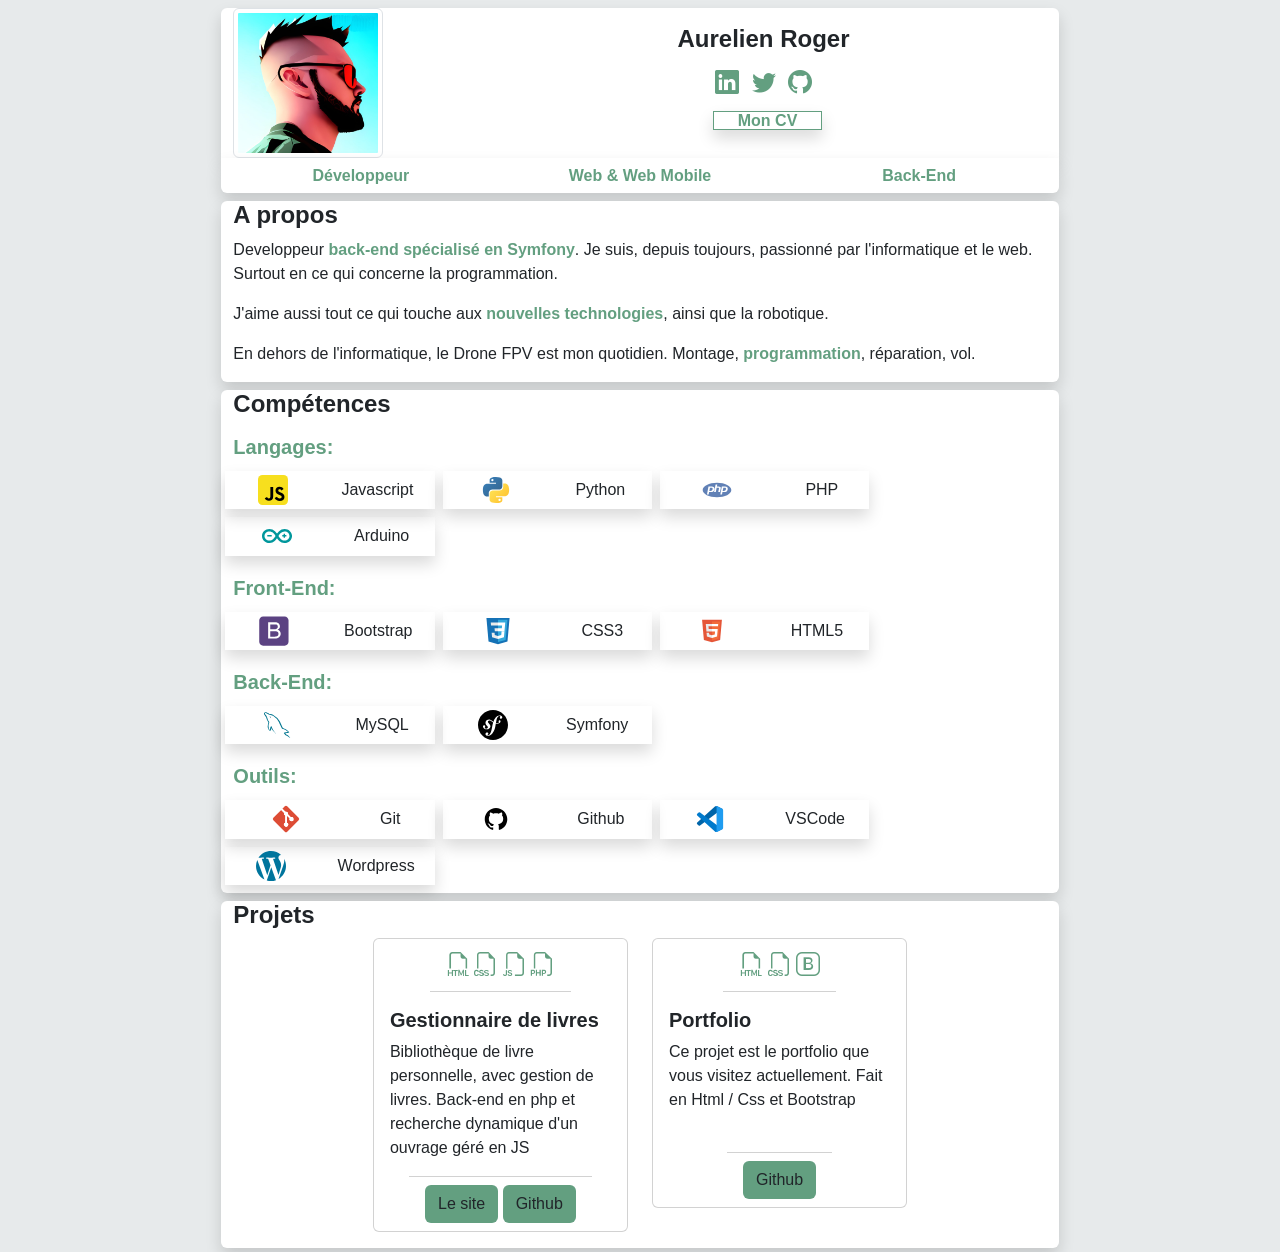
==== index.html @ f2f5c573 "ajout du cv en link" ====
<!DOCTYPE html>
<html lang="fr">
<head>
    <meta charset="UTF-8">
    <meta http-equiv="X-UA-Compatible" content="IE=edge">
    <meta name="viewport" content="width=device-width, initial-scale=1.0">
    <link rel="stylesheet" href="https://cdn.jsdelivr.net/npm/bootstrap-icons@1.10.3/font/bootstrap-icons.css">
    <link href="https://cdn.jsdelivr.net/npm/bootstrap@5.3.0-alpha1/dist/css/bootstrap.min.css" rel="stylesheet" integrity="sha384-GLhlTQ8iRABdZLl6O3oVMWSktQOp6b7In1Zl3/Jr59b6EGGoI1aFkw7cmDA6j6gD" crossorigin="anonymous">
<link rel="stylesheet" href="assets/css/style.css">
    <title>Portfolio - Aurelien Roger</title>
</head>
<body>
<div class="d-flex justify-content-center">
    <div class="container-fluid row justify-content-center">

        <!--Section identité-->
        <section class="col-12 col-md-8 bg-white rounded-top m-1 mb-0 mt-2 shadow row">
            <div class="col-md-4 col-6" style="padding-left: 0px;">
                <img src="assets/images/IMG_6034.JPG" alt="image" class="img-thumbnail" style="max-width: 150px; max-height: 150px;">
            </div>
            <div class="col-md-8 col-6 row align-content-center text-center">
                <h4 class="bold-text">Aurelien Roger</h4>
                <div class="col mt-1">
                    <a href="https://www.linkedin.com/in/aurelien-roger/"><i class="bi bi-linkedin m-1 green-font" style="font-size: 1.5rem;"></i></a>
                    <a href="https://twitter.com/biowzh"><i class="bi bi-twitter m-1 green-font" style="font-size: 1.5rem;"></i></a>
                    <a href="https://github.com/AurelienRoger"><i class="bi bi-github m-1 green-font" style="font-size: 1.5rem;"></i></a>
                </div>
                <div class="p-1 m-1 w-100">
                <a href="assets/doc/cv.pdf" target="_blank" class="bold-text link-cv shadow px-4">Mon CV</a>
            </div>
            </div>
        </section>

        <!--section etiquette-->
        <section class="col-12 col-md-8 bg-white rounded-bottom mb-1 shadow">
            <div class="row text-center mt-1">
                <h6 class="col bold-text mt-1 green-font">Développeur</h6>
                <h6 class="col bold-text mt-1 green-font">Web & Web Mobile</h6>
                <h6 class="col bold-text mt-1 green-font">Back-End</h6>
            </div>
        </section>
        <!--section descr-->
        <section class="col-12 col-md-8 bg-white rounded m-1 shadow">
            <h4 class="bold-text">A propos</h4>
            <p>Developpeur <strong class="green-font">back-end spécialisé en Symfony</strong>. Je suis, depuis toujours, passionné par l'informatique et le web. Surtout en ce qui concerne la programmation.</p>
            <p>J'aime aussi tout ce qui touche aux <strong class="green-font">nouvelles technologies</strong>, ainsi que la robotique.</p>
            <p>En dehors de l'informatique, le Drone FPV est mon quotidien. Montage, <strong class="green-font">programmation</strong>, réparation, vol.</p>
        </section>
        <!--section comp langages-->
        <section class="col-12 col-md-8 bg-white rounded m-1 pb-1 shadow">
            <h4 class="bold-text">Compétences</h4>
            <h5 class="bold-text mt-3 mb-2 green-font">Langages:</h5>
            <div class="row">
                <div class="col-md-3 col-5 d-flex align-items-center shadow justify-content-around m-1 p-0">
                    <span class="badge b-style w-25"><img src="assets/icons/iconjs.svg" alt="icon html" style="width: 30px; height: 30px;"></span>
                    <span class="">Javascript</span>
                </div>
                <div class="col-md-3 col-5 d-flex align-items-center shadow justify-content-around m-1 p-0">
                    <span class="badge b-style w-25"><img src="assets/icons/iconpython.svg" alt="icon html" style="width: 30px; height: 30px;"></span>
                    <span class="">Python</span>
                </div>
                <div class=" col-md-3 col-5 d-flex align-items-center shadow justify-content-around m-1 p-0">
                    <span class="badge b-style w-25"><img src="assets/icons/inconphp.svg" alt="icon html" style="width: 30px; height: 30px;"></span>
                    <span class="">PHP</span>
                </div>
                <div class=" col-md-3 col-5 d-flex align-items-center shadow justify-content-around m-1 p-0">
                    <span class="badge b-style w-25"><img src="assets/icons/iconarduino.svg" alt="icon html" style="width: 30px; height: 30px;"></span>
                    <span class="">Arduino</span>
                </div>
            </div>

<!--Front end-->
            <h5 class="bold-text mt-3 mb-2 green-font">Front-End:</h5>
            <div class="row">
                <div class=" col-md-3 col-5 d-flex align-items-center shadow justify-content-around m-1 p-0">
                    <span class="badge b-style w-25"><img src="assets/icons/iconbs.svg" alt="icon html" style="width: 30px; height: 30px;"></span>
                    <span class="">Bootstrap</span>
                </div>
                <div class=" col-md-3 col-5 d-flex align-items-center shadow justify-content-around m-1 p-0">
                    <span class="badge b-style w-25"><img src="assets/icons/iconcss.svg" alt="icon html" style="width: 30px; height: 30px;"></span>
                    <span class="">CSS3</span>
                </div>
                <div class=" col-md-3 col-5 d-flex align-items-center shadow justify-content-around m-1 p-0">
                    <span class="badge b-style w-25"><img src="assets/icons/iconhtml.svg" alt="icon html" style="width: 30px; height: 30px;"></span>
                    <span class="">HTML5</span>
                </div>
            </div>

                <!--Backend-->
                <h5 class="bold-text mt-3 mb-2 green-font">Back-End:</h5>
                <div class="row">
                    <div class=" col-md-3 col-5 d-flex align-items-center shadow justify-content-around m-1 p-0">
                        <span class="badge b-style w-25"><img src="assets/icons/iconmysql.svg" alt="icon html" style="width: 30px; height: 30px;"></span>
                        <span class="">MySQL</span>
                    </div>
                    <div class=" col-md-3 col-5 d-flex align-items-center shadow justify-content-around m-1 p-0">
                        <span class="badge b-style w-25"><img src="assets/icons/iconsymfo.svg" alt="icon html" style="width: 30px; height: 30px;"></span>
                        <span class="">Symfony</span>
                    </div>
                </div>

                <!--Outils-->
            <h5 class="bold-text mt-3 mb-2 green-font">Outils:</h5>
            <div class="row">
                <div class=" col-md-3 col-5 d-flex align-items-center shadow justify-content-around m-1 p-0">
                    <span class="badge b-style w-25"><img src="assets/icons/icongit.svg" alt="icon html" style="width: 30px; height: 30px;"></span>
                    <span class="">Git</span>
                </div>
                <div class=" col-md-3 col-5 d-flex align-items-center shadow justify-content-around m-1 p-0">
                    <span class="badge b-style w-25"><img src="assets/icons/icongithub.svg" alt="icon html" style="width: 30px; height: 30px;"></span>
                    <span class="">Github</span>
                </div>
                <div class=" col-md-3 col-5 d-flex align-items-center shadow justify-content-around m-1 p-0">
                    <span class="badge b-style w-25"><img src="assets/icons/iconvscode.svg" alt="icon html" style="width: 30px; height: 30px;"></span>
                    <span class="">VSCode</span>
                </div>
                <div class=" col-md-3 col-5 d-flex align-items-center shadow justify-content-around m-1 p-0">
                    <span class="badge b-style w-25"><img src="assets/icons/iconwp.svg" alt="icon html" style="width: 30px; height: 30px;"></span>
                    <span class="">Wordpress</span>
                </div>
            </div>
        </section>

        <!--section projets-->
        <section class="col-12 col-md-8 bg-white rounded m-1 shadow">
            <h4 class="bold-text">Projets</h4>
            <!--gestionnaire de livre-->
                <div class="row justify-content-center">
                    <div class="col-md-4">
                        <div class="card text-dark mb-3">
                            <div class="card-header bg-white align-self-center">
                                <i class="bi bi-filetype-html green-font" style="font-size: 1.5rem;"></i>
                                <i class="bi bi-filetype-css green-font" style="font-size: 1.5rem;"></i>
                                <i class="bi bi-filetype-js green-font" style="font-size: 1.5rem;"></i>
                                <i class="bi bi-filetype-php green-font" style="font-size: 1.5rem;"></i>
                            </div>
                            <div class="card-body">
                            <h5 class="card-title bold-text">Gestionnaire de livres</h5>
                            <p class="card-text">Bibliothèque de livre personnelle, avec gestion de livres. Back-end en php et recherche dynamique d'un ouvrage géré en JS</p>
                            </div>
                            <div class="card-footer bg-white align-self-center">
                                <a href="https://ebook-momie.000webhostapp.com/" target="_blank"><button type="button" class="btn green-bg-btn">Le site</button></a>
                                <a href="https://github.com/AurelienRoger/EbookMomie" target="_blank"><button type="button" class="btn green-bg-btn">Github</button></a>
                            </div>
                        </div>
                    </div>


            <!--portfolio-->
                    <div class="col-md-4">
                        <div class="card text-dark mb-3">
                        <div class="card-header bg-white align-self-center">
                            <i class="bi bi-filetype-html green-font" style="font-size: 1.5rem;"></i>
                            <i class="bi bi-filetype-css green-font" style="font-size: 1.5rem;"></i>
                            <i class="bi bi-bootstrap green-font" style="font-size: 1.5rem;"></i>
                        </div>
                        <div class="card-body" style="min-height: 10rem;">
                            <h5 class="card-title bold-text">Portfolio</h5>
                            <p class="card-text">Ce projet est le portfolio que vous visitez actuellement. Fait en Html / Css et Bootstrap</p>
                        </div>
                        <div class="card-footer bg-white align-self-center">
                            <a href="https://github.com/AurelienRoger/Aurelien" target="_blank"><button type="button" class="btn green-bg-btn">Github</button></a>
                        </div>
                        </div>
                    </div>
            </div>
        </section>

    </div>
</div>
    

    <script src="https://cdn.jsdelivr.net/npm/bootstrap@5.3.0-alpha1/dist/js/bootstrap.bundle.min.js" integrity="sha384-w76AqPfDkMBDXo30jS1Sgez6pr3x5MlQ1ZAGC+nuZB+EYdgRZgiwxhTBTkF7CXvN" crossorigin="anonymous"></script>   
</body>
</html>
---- assets/css/style.css ----
body{
    background-color: #E7EAEB;
    font-family: Arial, Helvetica, sans-serif;
}

.background-grey{
    background-color: #E7EAEB;
}

.bold-text{
    font-weight: bold;
}

.green-font{
    color: #639F80;
}

.b-style{
    color: black;
    font-weight: bold;
}

.bord-div{
    border: 1px solid #639F80
}

.green-bg-btn{
    background-color: #639F80;
}

.green-bg-btn:hover{
    background-color: #639F80;
    color: white;
}

.link-cv{
    text-decoration: none;
    color: #639F80;
    border: solid 1px #639F80;
}
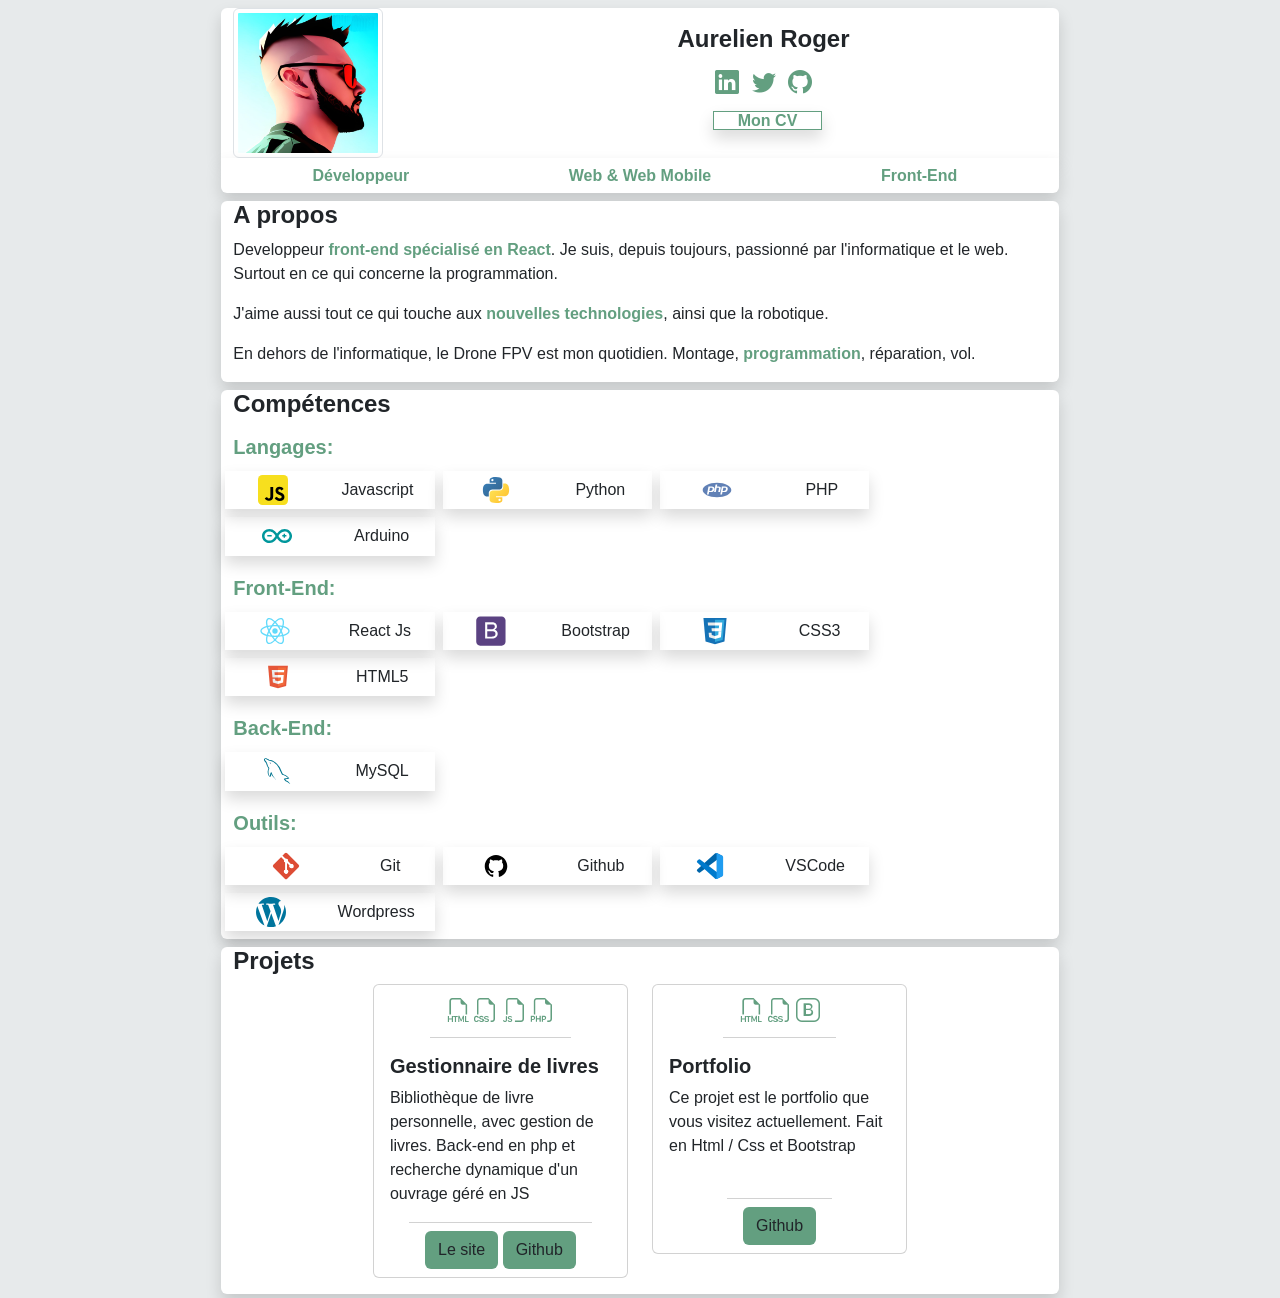
==== commit 62040e67: "rajout icon react" ====
--- a/index.html
+++ b/index.html
@@ -14,11 +14,11 @@
     <div class="container-fluid row justify-content-center">
 
         <!--Section identité-->
-        <section class="col-12 col-md-8 bg-white rounded-top m-1 mb-0 mt-2 shadow row">
-            <div class="col-md-4 col-6" style="padding-left: 0px;">
+        <section class="col-12 col-lg-8 bg-white rounded-top m-1 mb-0 mt-2 shadow row">
+            <div class="col-lg-4 col-6" style="padding-left: 0px;">
                 <img src="assets/images/IMG_6034.JPG" alt="image" class="img-thumbnail" style="max-width: 150px; max-height: 150px;">
             </div>
-            <div class="col-md-8 col-6 row align-content-center text-center">
+            <div class="col-lg-8 col-6 row align-content-center text-center">
                 <h4 class="bold-text">Aurelien Roger</h4>
                 <div class="col mt-1">
                     <a href="https://www.linkedin.com/in/aurelien-roger/"><i class="bi bi-linkedin m-1 green-font" style="font-size: 1.5rem;"></i></a>
@@ -32,38 +32,38 @@
         </section>
 
         <!--section etiquette-->
-        <section class="col-12 col-md-8 bg-white rounded-bottom mb-1 shadow">
+        <section class="col-12 col-lg-8 bg-white rounded-bottom mb-1 shadow">
             <div class="row text-center mt-1">
-                <h6 class="col bold-text mt-1 green-font">Développeur</h6>
-                <h6 class="col bold-text mt-1 green-font">Web & Web Mobile</h6>
-                <h6 class="col bold-text mt-1 green-font">Back-End</h6>
+                <h6 class="col bold-text mt-1 green-font"><strong>Développeur</strong></h6>
+                <h6 class="col bold-text mt-1 green-font"><strong>Web & Web Mobile</strong></h6>
+                <h6 class="col bold-text mt-1 green-font"><strong>Front-End</strong></h6>
             </div>
         </section>
         <!--section descr-->
-        <section class="col-12 col-md-8 bg-white rounded m-1 shadow">
+        <section class="col-12 col-lg-8 bg-white rounded m-1 shadow">
             <h4 class="bold-text">A propos</h4>
-            <p>Developpeur <strong class="green-font">back-end spécialisé en Symfony</strong>. Je suis, depuis toujours, passionné par l'informatique et le web. Surtout en ce qui concerne la programmation.</p>
+            <p>Developpeur <strong class="green-font">front-end spécialisé en React</strong>. Je suis, depuis toujours, passionné par l'informatique et le web. Surtout en ce qui concerne la programmation.</p>
             <p>J'aime aussi tout ce qui touche aux <strong class="green-font">nouvelles technologies</strong>, ainsi que la robotique.</p>
             <p>En dehors de l'informatique, le Drone FPV est mon quotidien. Montage, <strong class="green-font">programmation</strong>, réparation, vol.</p>
         </section>
         <!--section comp langages-->
-        <section class="col-12 col-md-8 bg-white rounded m-1 pb-1 shadow">
+        <section class="col-12 col-lg-8 bg-white rounded m-1 pb-1 shadow">
             <h4 class="bold-text">Compétences</h4>
             <h5 class="bold-text mt-3 mb-2 green-font">Langages:</h5>
             <div class="row">
-                <div class="col-md-3 col-5 d-flex align-items-center shadow justify-content-around m-1 p-0">
+                <div class="col-lg-3 col-5 d-flex align-items-center shadow justify-content-around m-1 p-0">
                     <span class="badge b-style w-25"><img src="assets/icons/iconjs.svg" alt="icon html" style="width: 30px; height: 30px;"></span>
                     <span class="">Javascript</span>
                 </div>
-                <div class="col-md-3 col-5 d-flex align-items-center shadow justify-content-around m-1 p-0">
+                <div class="col-lg-3 col-5 d-flex align-items-center shadow justify-content-around m-1 p-0">
                     <span class="badge b-style w-25"><img src="assets/icons/iconpython.svg" alt="icon html" style="width: 30px; height: 30px;"></span>
                     <span class="">Python</span>
                 </div>
-                <div class=" col-md-3 col-5 d-flex align-items-center shadow justify-content-around m-1 p-0">
+                <div class=" col-lg-3 col-5 d-flex align-items-center shadow justify-content-around m-1 p-0">
                     <span class="badge b-style w-25"><img src="assets/icons/inconphp.svg" alt="icon html" style="width: 30px; height: 30px;"></span>
                     <span class="">PHP</span>
                 </div>
-                <div class=" col-md-3 col-5 d-flex align-items-center shadow justify-content-around m-1 p-0">
+                <div class=" col-lg-3 col-5 d-flex align-items-center shadow justify-content-around m-1 p-0">
                     <span class="badge b-style w-25"><img src="assets/icons/iconarduino.svg" alt="icon html" style="width: 30px; height: 30px;"></span>
                     <span class="">Arduino</span>
                 </div>
@@ -72,15 +72,19 @@
 <!--Front end-->
             <h5 class="bold-text mt-3 mb-2 green-font">Front-End:</h5>
             <div class="row">
-                <div class=" col-md-3 col-5 d-flex align-items-center shadow justify-content-around m-1 p-0">
+                <div class=" col-lg-3 col-5 d-flex align-items-center shadow justify-content-around m-1 p-0">
+                    <span class="badge b-style w-25"><img src="assets/icons/iconreact.svg" alt="icon html" style="width: 30px; height: 30px;"></span>
+                    <span class="">React Js</span>
+                </div>
+                <div class=" col-lg-3 col-5 d-flex align-items-center shadow justify-content-around m-1 p-0">
                     <span class="badge b-style w-25"><img src="assets/icons/iconbs.svg" alt="icon html" style="width: 30px; height: 30px;"></span>
                     <span class="">Bootstrap</span>
                 </div>
-                <div class=" col-md-3 col-5 d-flex align-items-center shadow justify-content-around m-1 p-0">
+                <div class=" col-lg-3 col-5 d-flex align-items-center shadow justify-content-around m-1 p-0">
                     <span class="badge b-style w-25"><img src="assets/icons/iconcss.svg" alt="icon html" style="width: 30px; height: 30px;"></span>
                     <span class="">CSS3</span>
                 </div>
-                <div class=" col-md-3 col-5 d-flex align-items-center shadow justify-content-around m-1 p-0">
+                <div class=" col-lg-3 col-5 d-flex align-items-center shadow justify-content-around m-1 p-0">
                     <span class="badge b-style w-25"><img src="assets/icons/iconhtml.svg" alt="icon html" style="width: 30px; height: 30px;"></span>
                     <span class="">HTML5</span>
                 </div>
@@ -89,32 +93,28 @@
                 <!--Backend-->
                 <h5 class="bold-text mt-3 mb-2 green-font">Back-End:</h5>
                 <div class="row">
-                    <div class=" col-md-3 col-5 d-flex align-items-center shadow justify-content-around m-1 p-0">
+                    <div class=" col-lg-3 col-5 d-flex align-items-center shadow justify-content-around m-1 p-0">
                         <span class="badge b-style w-25"><img src="assets/icons/iconmysql.svg" alt="icon html" style="width: 30px; height: 30px;"></span>
                         <span class="">MySQL</span>
-                    </div>
-                    <div class=" col-md-3 col-5 d-flex align-items-center shadow justify-content-around m-1 p-0">
-                        <span class="badge b-style w-25"><img src="assets/icons/iconsymfo.svg" alt="icon html" style="width: 30px; height: 30px;"></span>
-                        <span class="">Symfony</span>
                     </div>
                 </div>
 
                 <!--Outils-->
             <h5 class="bold-text mt-3 mb-2 green-font">Outils:</h5>
             <div class="row">
-                <div class=" col-md-3 col-5 d-flex align-items-center shadow justify-content-around m-1 p-0">
+                <div class=" col-lg-3 col-5 d-flex align-items-center shadow justify-content-around m-1 p-0">
                     <span class="badge b-style w-25"><img src="assets/icons/icongit.svg" alt="icon html" style="width: 30px; height: 30px;"></span>
                     <span class="">Git</span>
                 </div>
-                <div class=" col-md-3 col-5 d-flex align-items-center shadow justify-content-around m-1 p-0">
+                <div class=" col-lg-3 col-5 d-flex align-items-center shadow justify-content-around m-1 p-0">
                     <span class="badge b-style w-25"><img src="assets/icons/icongithub.svg" alt="icon html" style="width: 30px; height: 30px;"></span>
                     <span class="">Github</span>
                 </div>
-                <div class=" col-md-3 col-5 d-flex align-items-center shadow justify-content-around m-1 p-0">
+                <div class=" col-lg-3 col-5 d-flex align-items-center shadow justify-content-around m-1 p-0">
                     <span class="badge b-style w-25"><img src="assets/icons/iconvscode.svg" alt="icon html" style="width: 30px; height: 30px;"></span>
                     <span class="">VSCode</span>
                 </div>
-                <div class=" col-md-3 col-5 d-flex align-items-center shadow justify-content-around m-1 p-0">
+                <div class=" col-lg-3 col-5 d-flex align-items-center shadow justify-content-around m-1 p-0">
                     <span class="badge b-style w-25"><img src="assets/icons/iconwp.svg" alt="icon html" style="width: 30px; height: 30px;"></span>
                     <span class="">Wordpress</span>
                 </div>
@@ -122,11 +122,11 @@
         </section>
 
         <!--section projets-->
-        <section class="col-12 col-md-8 bg-white rounded m-1 shadow">
+        <section class="col-12 col-lg-8 bg-white rounded m-1 shadow">
             <h4 class="bold-text">Projets</h4>
             <!--gestionnaire de livre-->
                 <div class="row justify-content-center">
-                    <div class="col-md-4">
+                    <div class="col-lg-4">
                         <div class="card text-dark mb-3">
                             <div class="card-header bg-white align-self-center">
                                 <i class="bi bi-filetype-html green-font" style="font-size: 1.5rem;"></i>
@@ -147,7 +147,7 @@
 
 
             <!--portfolio-->
-                    <div class="col-md-4">
+                    <div class="col-lg-4">
                         <div class="card text-dark mb-3">
                         <div class="card-header bg-white align-self-center">
                             <i class="bi bi-filetype-html green-font" style="font-size: 1.5rem;"></i>
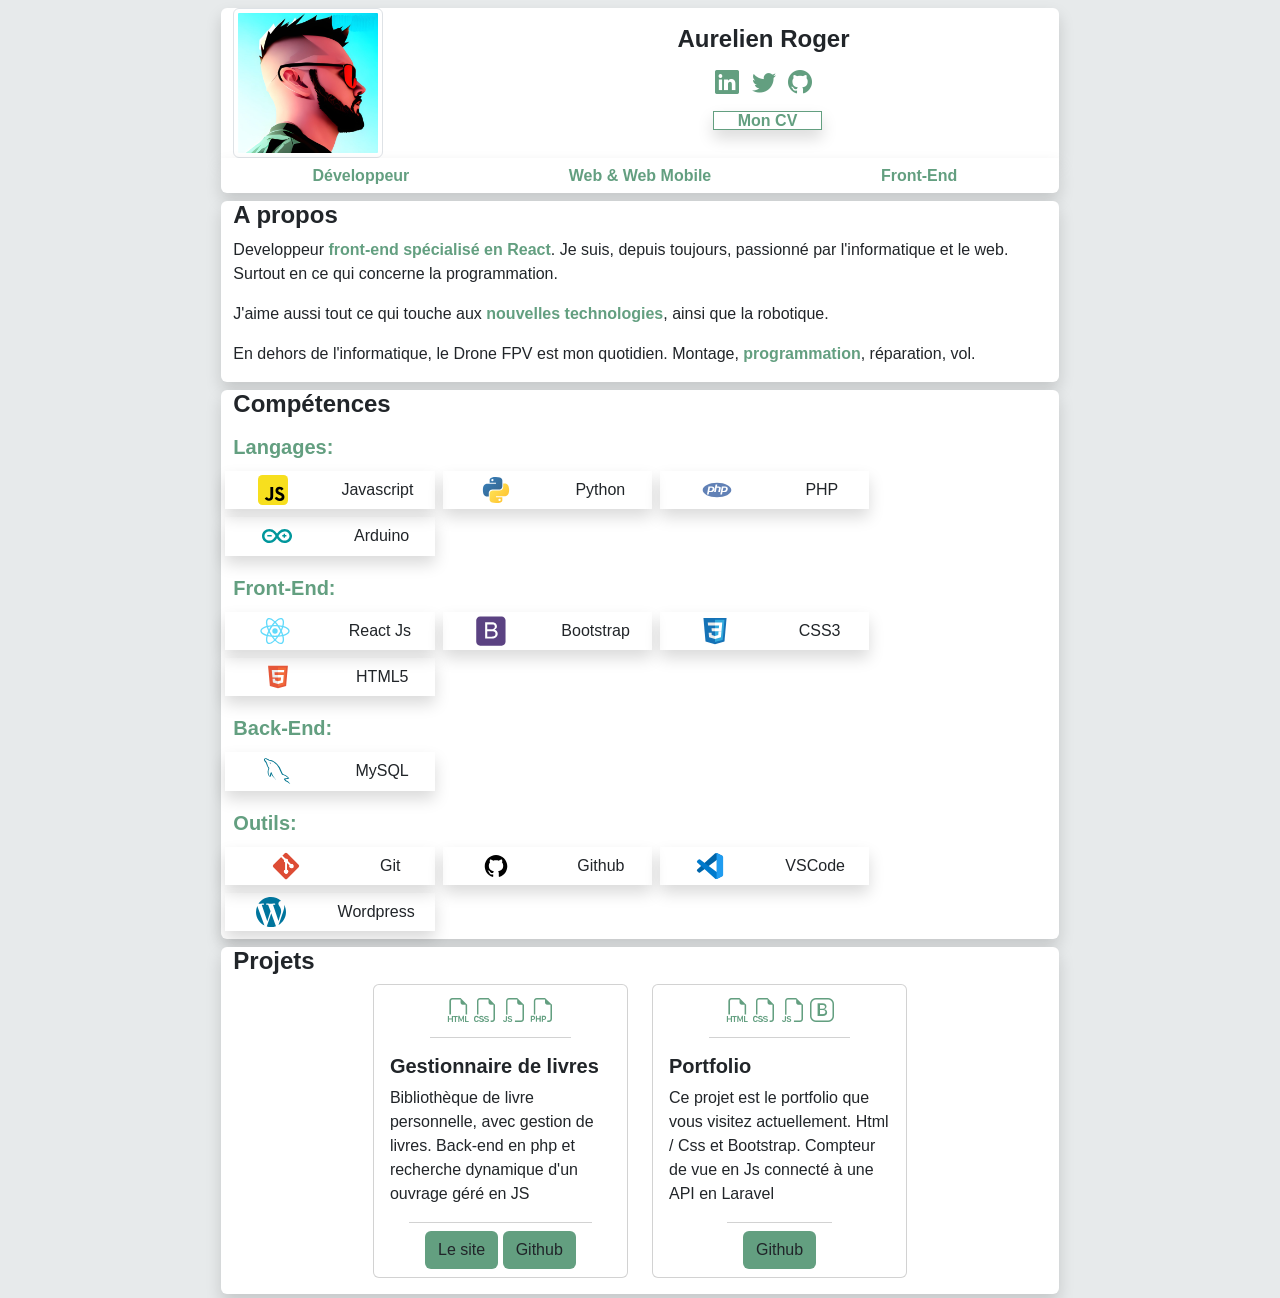
==== commit 1ac609f3: "ajout icon js projet portfolio" ====
--- a/index.html
+++ b/index.html
@@ -7,6 +7,7 @@
     <link rel="stylesheet" href="https://cdn.jsdelivr.net/npm/bootstrap-icons@1.10.3/font/bootstrap-icons.css">
     <link href="https://cdn.jsdelivr.net/npm/bootstrap@5.3.0-alpha1/dist/css/bootstrap.min.css" rel="stylesheet" integrity="sha384-GLhlTQ8iRABdZLl6O3oVMWSktQOp6b7In1Zl3/Jr59b6EGGoI1aFkw7cmDA6j6gD" crossorigin="anonymous">
 <link rel="stylesheet" href="assets/css/style.css">
+<script src="assets/js/app.js" defer></script>
     <title>Portfolio - Aurelien Roger</title>
 </head>
 <body>
@@ -26,7 +27,7 @@
                     <a href="https://github.com/AurelienRoger"><i class="bi bi-github m-1 green-font" style="font-size: 1.5rem;"></i></a>
                 </div>
                 <div class="p-1 m-1 w-100">
-                <a href="assets/doc/cv.pdf" target="_blank" class="bold-text link-cv shadow px-4">Mon CV</a>
+                <a href="assets/doc/cv.pdf" target="_blank" id="cvButton" class="bold-text link-cv shadow px-4">Mon CV</a>
             </div>
             </div>
         </section>
@@ -152,11 +153,12 @@
                         <div class="card-header bg-white align-self-center">
                             <i class="bi bi-filetype-html green-font" style="font-size: 1.5rem;"></i>
                             <i class="bi bi-filetype-css green-font" style="font-size: 1.5rem;"></i>
+                            <i class="bi bi-filetype-js green-font" style="font-size: 1.5rem;"></i>
                             <i class="bi bi-bootstrap green-font" style="font-size: 1.5rem;"></i>
                         </div>
                         <div class="card-body" style="min-height: 10rem;">
                             <h5 class="card-title bold-text">Portfolio</h5>
-                            <p class="card-text">Ce projet est le portfolio que vous visitez actuellement. Fait en Html / Css et Bootstrap</p>
+                            <p class="card-text">Ce projet est le portfolio que vous visitez actuellement. Html / Css et Bootstrap. Compteur de vue en Js connecté à une API en Laravel</p>
                         </div>
                         <div class="card-footer bg-white align-self-center">
                             <a href="https://github.com/AurelienRoger/Aurelien" target="_blank"><button type="button" class="btn green-bg-btn">Github</button></a>
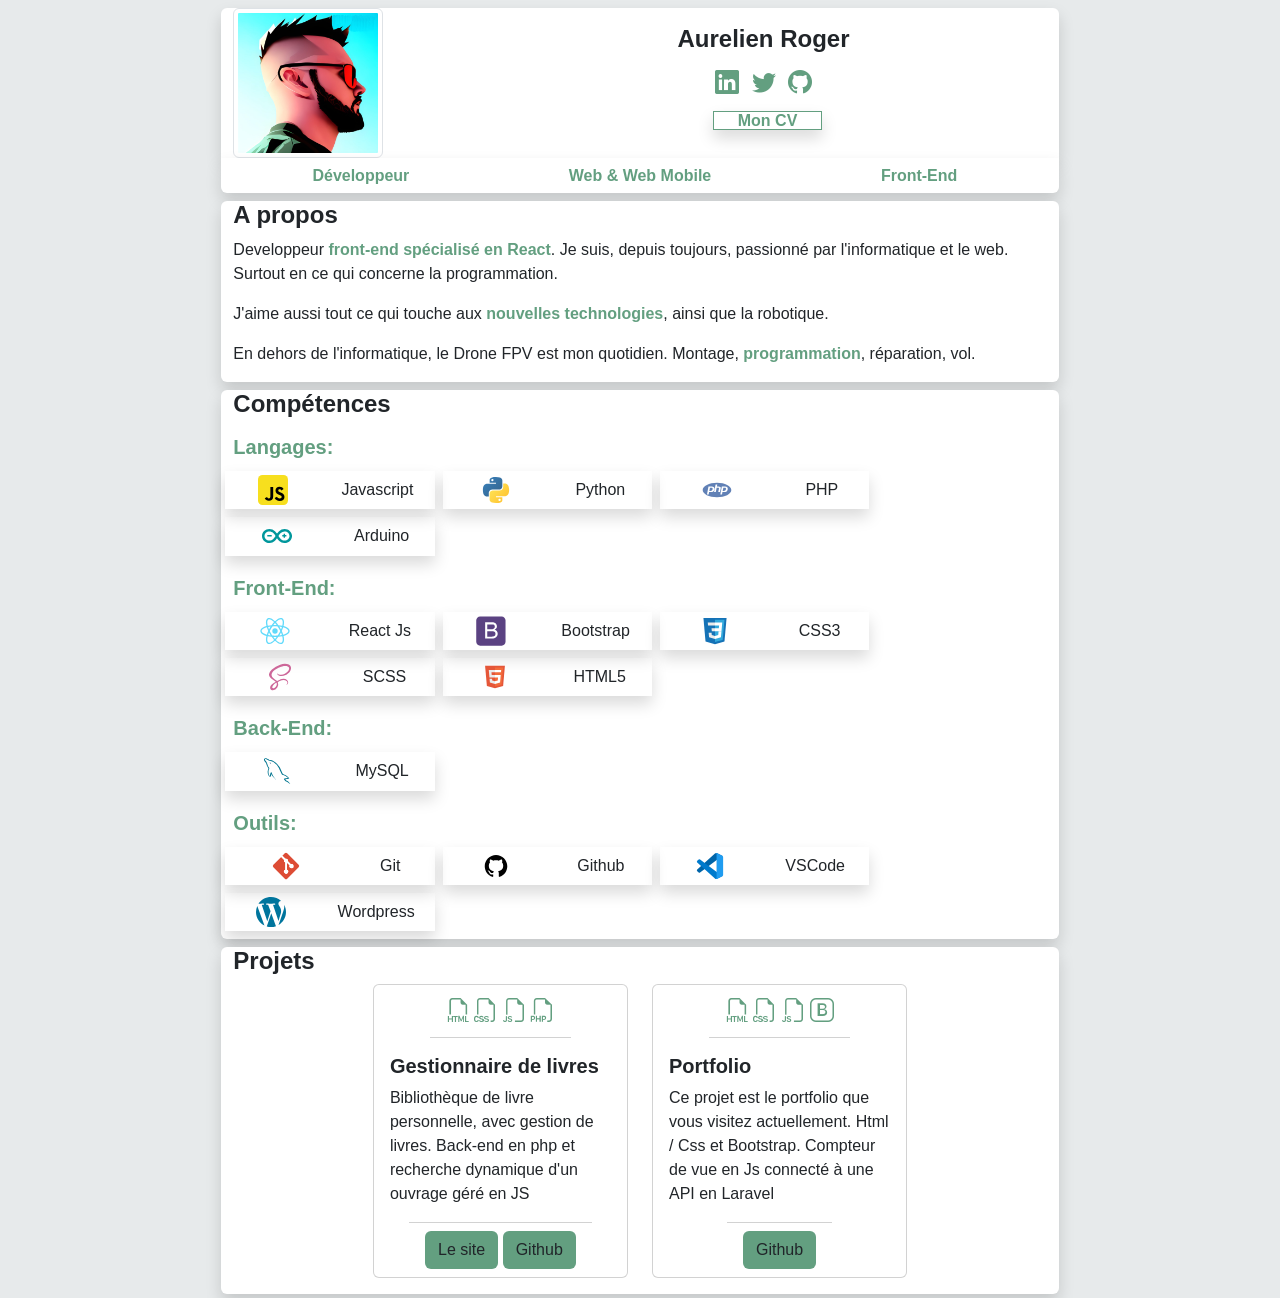
==== commit c8bc6394: "ajout icon scss" ====
--- a/index.html
+++ b/index.html
@@ -84,6 +84,10 @@
                 <div class=" col-lg-3 col-5 d-flex align-items-center shadow justify-content-around m-1 p-0">
                     <span class="badge b-style w-25"><img src="assets/icons/iconcss.svg" alt="icon html" style="width: 30px; height: 30px;"></span>
                     <span class="">CSS3</span>
+                </div>
+                <div class=" col-lg-3 col-5 d-flex align-items-center shadow justify-content-around m-1 p-0">
+                    <span class="badge b-style w-25"><img src="assets/icons/iconscss.svg" alt="icon html" style="width: 30px; height: 30px;"></span>
+                    <span class="">SCSS</span>
                 </div>
                 <div class=" col-lg-3 col-5 d-flex align-items-center shadow justify-content-around m-1 p-0">
                     <span class="badge b-style w-25"><img src="assets/icons/iconhtml.svg" alt="icon html" style="width: 30px; height: 30px;"></span>
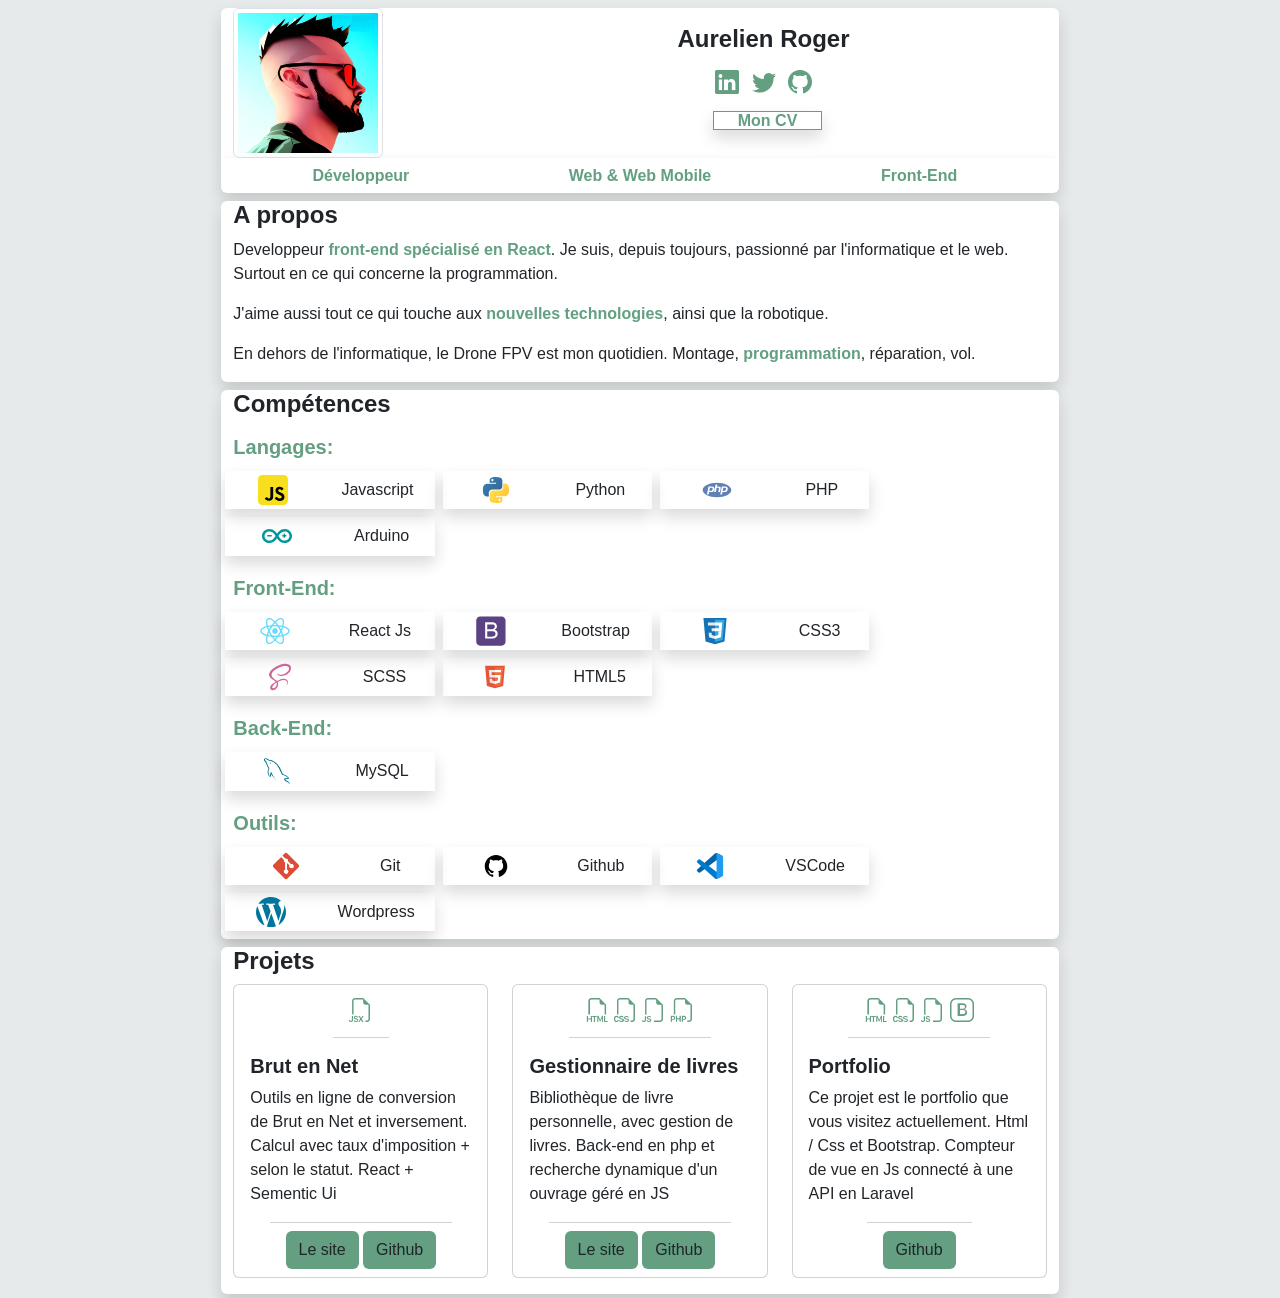
==== commit 8abe84d0: "ajout section brut en net" ====
--- a/index.html
+++ b/index.html
@@ -129,8 +129,24 @@
         <!--section projets-->
         <section class="col-12 col-lg-8 bg-white rounded m-1 shadow">
             <h4 class="bold-text">Projets</h4>
-            <!--gestionnaire de livre-->
-                <div class="row justify-content-center">
+            <div class="row justify-content-center">
+                <!--Brut en net-->
+                <div class="col-lg-4">
+                    <div class="card text-dark mb-3">
+                        <div class="card-header bg-white align-self-center">
+                            <i class="bi bi-filetype-jsx green-font" style="font-size: 1.5rem;"></i>
+                        </div>
+                        <div class="card-body">
+                        <h5 class="card-title bold-text">Brut en Net</h5>
+                        <p class="card-text">Outils en ligne de conversion de Brut en Net et inversement. Calcul avec taux d'imposition + selon le statut. React + Sementic Ui</p>
+                        </div>
+                        <div class="card-footer bg-white align-self-center">
+                            <a href="https://aurelienroger.github.io/BrutEnNetPage/" target="_blank"><button type="button" class="btn green-bg-btn">Le site</button></a>
+                            <a href="https://github.com/AurelienRoger/BrutEnNet" target="_blank"><button type="button" class="btn green-bg-btn">Github</button></a>
+                        </div>
+                    </div>
+                </div>
+                    <!--gestionnaire de livre-->
                     <div class="col-lg-4">
                         <div class="card text-dark mb-3">
                             <div class="card-header bg-white align-self-center">
